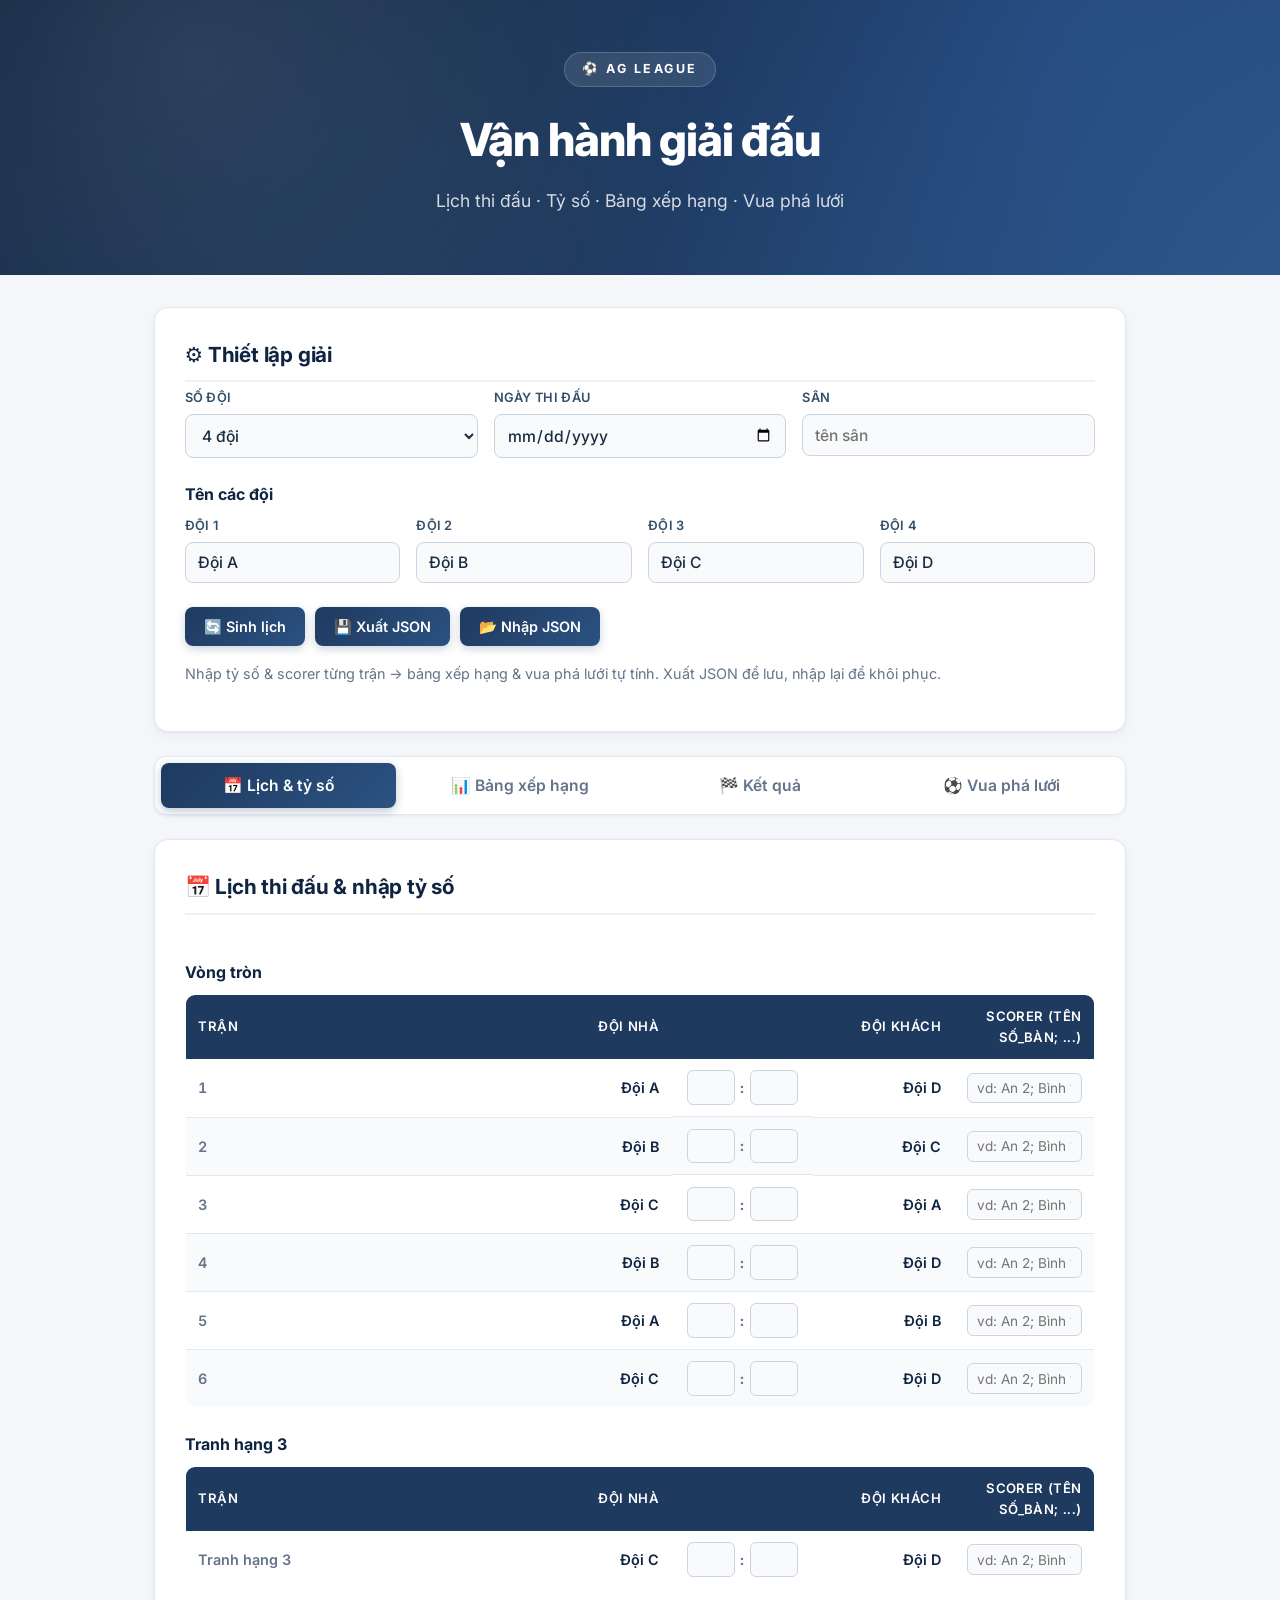
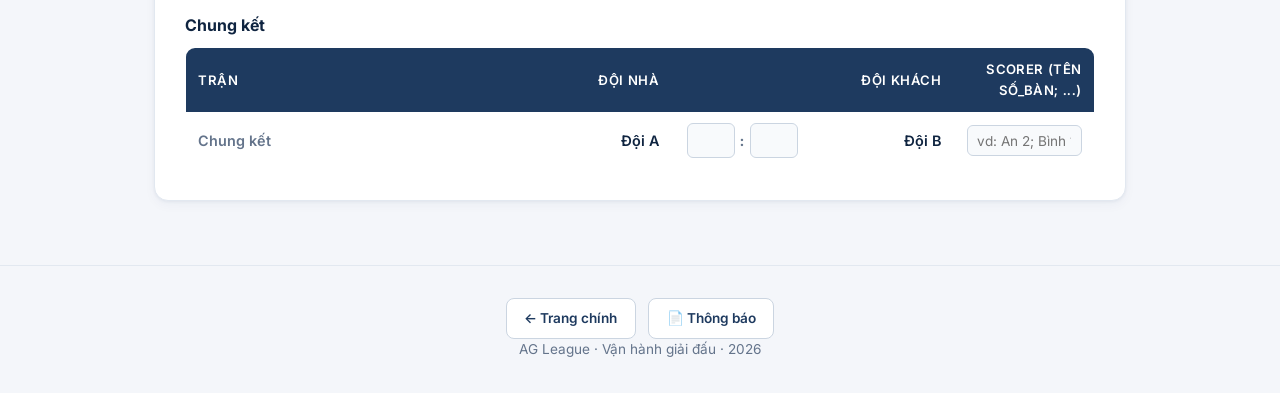
==== operations.html @ b79f906f "Thêm trang vận hành giải đấu (operations.html) - Chọn 4/5/6 đội, nhập tên đội, ngày, sân - Tự sinh l" ====
<!DOCTYPE html>
<html lang="vi">
<head>
  <meta charset="UTF-8" />
  <meta name="viewport" content="width=device-width, initial-scale=1.0" />
  <title>Vận hành giải — AG League</title>
  <meta name="description" content="Trang vận hành giải đấu: lịch thi đấu, tỷ số, bảng xếp hạng, vua phá lưới." />
  <link rel="stylesheet" href="styles.css" />
  <link rel="preconnect" href="https://fonts.googleapis.com" />
  <link rel="preconnect" href="https://fonts.gstatic.com" crossorigin />
  <link href="https://fonts.googleapis.com/css2?family=Inter:wght@400;500;600;700;800&display=swap" rel="stylesheet" />
</head>
<body class="ops-page">
  <header class="hero">
    <div class="hero__inner">
      <span class="hero__badge">⚽ AG LEAGUE</span>
      <h1>Vận hành giải đấu</h1>
      <p>Lịch thi đấu · Tỷ số · Bảng xếp hạng · Vua phá lưới</p>
    </div>
  </header>

  <main>
    <!-- Toolbar -->
    <section class="card">
      <h2>⚙️ Thiết lập giải</h2>
      <div class="controls">
        <label>
          Số đội
          <select id="opsTeams">
            <option value="4" selected>4 đội</option>
            <option value="5">5 đội</option>
            <option value="6">6 đội</option>
          </select>
        </label>
        <label>
          Ngày thi đấu
          <input type="date" id="opsDate" />
        </label>
        <label>
          Sân
          <input type="text" id="opsVenue" placeholder="tên sân" />
        </label>
      </div>

      <h3 class="ops__subhead">Tên các đội</h3>
      <div class="controls" id="teamNames"></div>

      <div class="ops__actions">
        <button class="auto-btn" id="btnGenerate">🔄 Sinh lịch</button>
        <button class="auto-btn" id="btnExport">💾 Xuất JSON</button>
        <button class="auto-btn" id="btnImport">📂 Nhập JSON</button>
        <input type="file" id="fileInput" accept=".json" hidden />
      </div>
      <p class="card__hint">Nhập tỷ số &amp; scorer từng trận → bảng xếp hạng &amp; vua phá lưới tự tính. Xuất JSON để lưu, nhập lại để khôi phục.</p>
    </section>

    <!-- Tabs -->
    <div class="tabs" role="tablist">
      <button class="tab tab--active" data-tab="opsSchedule">📅 Lịch &amp; tỷ số</button>
      <button class="tab" data-tab="opsStandings">📊 Bảng xếp hạng</button>
      <button class="tab" data-tab="opsResults">🏁 Kết quả</button>
      <button class="tab" data-tab="opsScorers">⚽ Vua phá lưới</button>
    </div>

    <section class="card tab-panel tab-panel--active" id="opsSchedule">
      <h2>📅 Lịch thi đấu &amp; nhập tỷ số</h2>
      <div id="scheduleWrap"></div>
    </section>

    <section class="card tab-panel" id="opsStandings">
      <h2>📊 Bảng xếp hạng</h2>
      <table class="budget-table" id="standingsTable">
        <thead><tr><th>#</th><th>Đội</th><th>Trận</th><th>Thắng</th><th>Hòa</th><th>Thua</th><th>Bàn thắng</th><th>Bàn bại</th><th>Hiệu số</th><th>Điểm</th></tr></thead>
        <tbody></tbody>
      </table>
      <p class="card__hint">Tính từ các trận vòng tròn đã có tỷ số. Thắng 3đ, hòa 1đ, thua 0đ.</p>
    </section>

    <section class="card tab-panel" id="opsResults">
      <h2>🏁 Kết quả các trận</h2>
      <div id="resultsWrap"></div>
    </section>

    <section class="card tab-panel" id="opsScorers">
      <h2>⚽ Vua phá lưới</h2>
      <table class="budget-table" id="scorersTable">
        <thead><tr><th>#</th><th>Cầu thủ</th><th>Đội</th><th>Bàn</th></tr></thead>
        <tbody></tbody>
      </table>
      <p class="card__hint">Nhập scorer từng trận theo định dạng: <strong>Tên 2; Tên2 1</strong> (tên + số bàn, cách nhau bằng ;).</p>
    </section>
  </main>

  <footer>
    <p><a href="index.html" class="back-link">← Trang chính</a> &nbsp; <a href="thong-bao.html" class="back-link">📄 Thông báo</a></p>
    <p>AG League · Vận hành giải đấu · 2026</p>
  </footer>

  <script src="ops.js"></script>
</body>
</html>
---- styles.css ----
:root {
  /* Navy palette */
  --navy: #1e3a5f;
  --navy-dark: #0f2440;
  --navy-light: #2c5282;
  --accent: #3b82f6;
  --accent-light: #60a5fa;

  /* Light theme */
  --bg: #f4f6fa;
  --bg2: #eef2f7;
  --card: #ffffff;
  --card2: #f8fafc;
  --text: #1a2b42;
  --text-soft: #334e68;
  --muted: #64748b;
  --border: #e2e8f0;
  --border-strong: #cbd5e1;

  /* Semantic */
  --gold: #b8860b;
  --gold-soft: #fbbf24;
  --silver: #64748b;
  --bronze: #b45309;
  --danger: #dc2626;
  --danger-soft: #fef2f2;
  --ok: #16a34a;
  --ok-soft: #f0fdf4;
}

* { box-sizing: border-box; margin: 0; padding: 0; }

body {
  font-family: 'Inter', -apple-system, system-ui, sans-serif;
  background: var(--bg);
  color: var(--text);
  line-height: 1.6;
  -webkit-font-smoothing: antialiased;
  overflow-x: hidden;
}

/* ===== Hero ===== */
.hero {
  background: linear-gradient(135deg, var(--navy-dark) 0%, var(--navy) 55%, var(--navy-light) 100%);
  padding: 3.25rem 1.5rem 3.75rem;
  text-align: center;
  position: relative;
  overflow: hidden;
}
.hero::before {
  content: '';
  position: absolute; inset: 0;
  background:
    radial-gradient(circle at 15% 20%, rgba(255,255,255,.10), transparent 45%),
    radial-gradient(circle at 85% 10%, rgba(59,130,246,.18), transparent 50%);
}
.hero__inner { position: relative; max-width: 980px; margin: 0 auto; }
.hero__badge {
  display: inline-flex;
  align-items: center;
  gap: .4rem;
  background: rgba(255,255,255,.10);
  border: 1px solid rgba(255,255,255,.18);
  color: #fff;
  font-weight: 700;
  letter-spacing: 2.5px;
  padding: .4rem 1.1rem;
  border-radius: 999px;
  font-size: .78rem;
  margin-bottom: 1.1rem;
  text-transform: uppercase;
}
.hero h1 {
  font-size: clamp(1.9rem, 4vw, 2.85rem);
  font-weight: 800;
  color: #fff;
  letter-spacing: -.02em;
}
.hero p { color: rgba(255,255,255,.82); font-size: 1.1rem; margin-top: .6rem; font-weight: 400; }

.hero__stats {
  display: grid;
  grid-template-columns: repeat(4, 1fr);
  gap: 1rem;
  margin-top: 2.25rem;
}
.stat {
  background: rgba(255,255,255,.08);
  border: 1px solid rgba(255,255,255,.12);
  border-radius: 12px;
  padding: 1.1rem .5rem;
  backdrop-filter: blur(4px);
}
.stat__num {
  display: block;
  font-size: 1.3rem;
  font-weight: 800;
  color: #fff;
  font-variant-numeric: tabular-nums;
  letter-spacing: -.01em;
}
.stat__label {
  display: block;
  font-size: .78rem;
  color: rgba(255,255,255,.7);
  margin-top: .3rem;
  text-transform: uppercase;
  letter-spacing: .5px;
}

/* ===== Layout ===== */
main {
  max-width: 1020px;
  margin: 0 auto;
  padding: 2rem 1.5rem 4rem;
  display: grid;
  grid-template-columns: minmax(0, 1fr);
  gap: 1.5rem;
}

/* ===== Compare section ===== */
.compare__grid {
  display: grid;
  grid-template-columns: 1fr 1fr;
  gap: 1rem;
  margin-bottom: 1rem;
}
.compare__col {
  background: var(--card2);
  border: 1px solid var(--border);
  border-top: 3px solid;
  border-radius: 10px;
  padding: 1.1rem 1.2rem;
}
.compare__col--p5 { border-top-color: var(--accent); }
.compare__col--p7 { border-top-color: var(--navy); }
.compare__col h3 {
  font-size: 1.1rem;
  color: var(--navy-dark);
  margin-bottom: .65rem;
  font-weight: 700;
}
.compare__list { list-style: none; display: grid; gap: .55rem; }
.compare__list li {
  font-size: .9rem;
  color: var(--text-soft);
  line-height: 1.5;
  padding-left: 0;
}
.compare__list .pro { color: var(--ok); margin-right: .25rem; }
.compare__list .con { color: var(--danger); margin-right: .25rem; }
.compare__list .pro-group { display: block; }
.compare__list .con-group { display: block; margin-top: .35rem; }
.sub-list {
  list-style: none;
  margin-top: .4rem;
  padding-left: 0;
  display: grid;
  gap: .4rem;
}
.sub-list li {
  position: relative;
  padding-left: 1rem;
  font-size: .88rem;
  color: var(--text-soft);
  line-height: 1.45;
}
.sub-list li::before {
  content: '';
  position: absolute;
  left: 0;
  top: .55rem;
  width: 6px;
  height: 6px;
  border-radius: 50%;
  background: var(--ok);
}
.compare__note {
  background: linear-gradient(135deg, #eff6ff, #f0fdf4);
  border: 1px solid #bfdbfe;
  border-left: 4px solid var(--navy);
  border-radius: 8px;
  padding: 1rem 1.2rem;
  font-size: .94rem;
  color: var(--text-soft);
  line-height: 1.55;
}
.compare__note strong { color: var(--navy-dark); }

/* ===== Tabs ===== */
.tabs {
  display: flex;
  gap: .4rem;
  background: var(--card);
  border: 1px solid var(--border);
  border-radius: 12px;
  padding: .4rem;
  box-shadow: 0 1px 3px rgba(30,58,95,.06);
}
.tab {
  flex: 1;
  background: transparent;
  border: none;
  color: var(--muted);
  padding: .8rem 1rem;
  border-radius: 8px;
  font-size: .98rem;
  font-weight: 600;
  font-family: inherit;
  cursor: pointer;
  transition: all .2s ease;
}
.tab:hover { color: var(--navy); background: var(--bg2); }
.tab--active {
  background: linear-gradient(135deg, var(--navy), var(--navy-light));
  color: #fff;
  box-shadow: 0 3px 10px rgba(30,58,95,.28);
}
.tab-panel { display: none; }
.tab-panel--active { display: grid; grid-template-columns: minmax(0, 1fr); gap: 1.5rem; }

/* ===== Card ===== */
.card {
  background: var(--card);
  border: 1px solid var(--border);
  border-radius: 14px;
  padding: 1.85rem;
  box-shadow: 0 1px 3px rgba(30,58,95,.06), 0 4px 12px rgba(30,58,95,.04);
  min-width: 0;
}
.card h2 {
  font-size: 1.3rem;
  margin-bottom: .35rem;
  color: var(--navy-dark);
  font-weight: 700;
  padding-bottom: .6rem;
  border-bottom: 2px solid var(--bg2);
  letter-spacing: -.01em;
}
.card__hint { color: var(--muted); font-size: .9rem; margin-bottom: 1rem; }
.card__hint strong { color: var(--navy); }

/* ===== Controls ===== */
.controls {
  display: grid;
  grid-template-columns: repeat(auto-fit, minmax(170px, 1fr));
  gap: 1rem;
  margin-bottom: 1.5rem;
}
.controls label {
  display: flex;
  flex-direction: column;
  gap: .35rem;
  font-size: .8rem;
  color: var(--text-soft);
  font-weight: 600;
  text-transform: uppercase;
  letter-spacing: .3px;
}
.controls input, .controls select {
  background: var(--card2);
  border: 1px solid var(--border-strong);
  color: var(--text);
  padding: .65rem .75rem;
  border-radius: 8px;
  font-size: .98rem;
  font-family: inherit;
  font-variant-numeric: tabular-nums;
  font-weight: 500;
  transition: border-color .15s, box-shadow .15s;
}
.controls input[inputmode="numeric"] { text-align: right; font-weight: 700; color: var(--navy); }
.controls input:focus, .controls select:focus {
  outline: none;
  border-color: var(--accent);
  box-shadow: 0 0 0 3px rgba(59,130,246,.15);
}

/* ===== Results ===== */
.result-grid {
  display: grid;
  grid-template-columns: repeat(3, 1fr);
  gap: 1rem;
}
.result {
  border-radius: 12px;
  padding: 1.35rem 1rem;
  text-align: center;
  border: 1px solid;
}
.result--fund { background: #eff6ff; border-color: #bfdbfe; }
.result--cost { background: #fef2f2; border-color: #fecaca; }
.result--prize { background: #fffbeb; border-color: #fde68a; }
.result__label {
  display: block;
  font-size: .76rem;
  color: var(--muted);
  margin-bottom: .45rem;
  text-transform: uppercase;
  letter-spacing: .4px;
  font-weight: 600;
}
.result__value {
  display: block;
  font-size: 1.5rem;
  font-weight: 800;
  font-variant-numeric: tabular-nums;
  letter-spacing: -.01em;
}
.result--fund .result__value { color: var(--navy); }
.result--cost .result__value { color: var(--danger); }
.result--prize .result__value { color: var(--gold); }

.warning {
  margin-top: 1rem;
  padding: .8rem 1rem;
  background: var(--danger-soft);
  border: 1px solid #fecaca;
  border-radius: 8px;
  color: #b91c1c;
  font-size: .9rem;
  font-weight: 500;
}

/* ===== Tables ===== */
table { width: 100%; border-collapse: collapse; }
.budget-table {
  width: 100%;
  background: var(--card);
  border: 1px solid var(--border);
  border-radius: 10px;
  overflow: hidden;
  table-layout: fixed;
}
.budget-table th, .budget-table td {
  padding: .7rem .8rem;
  text-align: right;
  border-bottom: 1px solid var(--border);
  font-variant-numeric: tabular-nums;
  word-break: break-word;
  overflow-wrap: anywhere;
}
/* Cột Khoản chi rộng hơn */
.budget-table th:first-child, .budget-table td:first-child {
  text-align: left;
  width: 38%;
}
.budget-table thead th {
  background: var(--navy);
  color: #fff;
  font-size: .82rem;
  font-weight: 600;
  text-transform: uppercase;
  letter-spacing: .4px;
  border-bottom: none;
}
.budget-table tbody tr:nth-child(even) { background: var(--card2); }
.budget-table tbody tr:last-child td { border-bottom: none; }
.budget-table tfoot td {
  font-weight: 700;
  border-top: 2px solid var(--navy);
  background: var(--bg2);
  color: var(--navy-dark);
}
.budget-table tfoot td:last-child, .budget-table tbody td:last-child { color: var(--text); font-weight: 600; }
.prize-row td { color: var(--gold) !important; }
.prize-row td:last-child { color: var(--gold) !important; font-weight: 800; }

/* ===== Prizes ===== */
.prizes {
  display: grid;
  grid-template-columns: repeat(auto-fill, minmax(140px, 1fr));
  gap: .85rem;
}

/* ===== Auto button ===== */
.auto-btn {
  background: linear-gradient(135deg, var(--navy), var(--navy-light));
  color: #fff;
  border: none;
  padding: .65rem 1.2rem;
  border-radius: 8px;
  font-size: .9rem;
  font-weight: 600;
  font-family: inherit;
  cursor: pointer;
  margin-bottom: 1rem;
  box-shadow: 0 3px 10px rgba(30,58,95,.22);
  transition: transform .15s, box-shadow .15s;
}
.auto-btn:hover {
  transform: translateY(-1px);
  box-shadow: 0 5px 14px rgba(30,58,95,.3);
}
.auto-btn:active { transform: translateY(0); }

/* ===== Prize inputs ===== */
.prize-inputs {
  display: grid;
  grid-template-columns: repeat(auto-fill, minmax(220px, 1fr));
  gap: .8rem;
}
.prize-input {
  background: var(--card2);
  border: 1px solid var(--border);
  border-radius: 10px;
  padding: .8rem .95rem;
  display: flex;
  flex-direction: column;
  gap: .45rem;
  transition: border-color .15s;
}
.prize-input:focus-within { border-color: var(--accent); }
.prize-input label {
  display: flex;
  flex-direction: column;
  gap: .15rem;
  font-size: .85rem;
}
.prize-input__name { font-weight: 600; color: var(--navy-dark); }
.prize-input small { color: var(--muted); font-size: .72rem; }
.prize-input input {
  background: var(--card);
  border: 1px solid var(--border-strong);
  color: var(--gold);
  font-weight: 700;
  padding: .5rem .65rem;
  border-radius: 6px;
  font-size: 1rem;
  font-family: inherit;
  text-align: right;
  font-variant-numeric: tabular-nums;
}
.prize-input input:focus { outline: none; border-color: var(--accent); box-shadow: 0 0 0 3px rgba(59,130,246,.15); }

/* ===== Prize summary ===== */
.prize-summary {
  margin-top: 1rem;
  display: flex;
  flex-wrap: wrap;
  gap: 1.25rem;
  padding: .9rem 1.1rem;
  background: var(--bg2);
  border-radius: 8px;
  border: 1px solid var(--border);
  font-size: .9rem;
  color: var(--text-soft);
  align-items: center;
}
.prize-summary strong { color: var(--navy); margin-left: .25rem; font-variant-numeric: tabular-nums; }
.prize-diff { font-weight: 600; }

/* ===== Prize cards (legacy, nếu còn) ===== */
.prize {
  background: var(--card2);
  border: 1px solid var(--border);
  border-radius: 12px;
  padding: 1rem;
  text-align: center;
}
.prize span { display: block; font-size: .85rem; color: var(--muted); }
.prize strong { display: block; font-size: 1.1rem; margin: .35rem 0; color: var(--navy); }
.prize small { color: var(--muted); font-size: .75rem; }
.prize--gold { border-color: var(--gold-soft); background: linear-gradient(180deg, #fffbeb, transparent); }
.prize--gold strong { color: var(--gold); }
.prize--silver strong { color: var(--silver); }
.prize--bronze strong { color: var(--bronze); }

/* ===== Rules ===== */
.rules { list-style: none; display: grid; gap: .7rem; }
.rules li {
  padding-left: 1.6rem;
  position: relative;
  color: var(--text-soft);
  font-size: .95rem;
}
.rules li::before {
  content: '';
  position: absolute;
  left: .15rem;
  top: .55rem;
  width: 8px;
  height: 8px;
  border-radius: 50%;
  background: var(--accent);
}
.rules strong { color: var(--navy-dark); }

/* ===== Footer ===== */
footer {
  text-align: center;
  padding: 2rem 1rem;
  color: var(--muted);
  font-size: .85rem;
  border-top: 1px solid var(--border);
}

/* ===== Letter page (thông báo) ===== */
.letter-page {
  background: var(--bg);
  min-height: 100vh;
}
.letter__toolbar {
  max-width: 760px;
  margin: 1.5rem auto 0;
  text-align: right;
  padding: 0 1rem;
  display: flex;
  flex-direction: column;
  align-items: flex-end;
  gap: .65rem;
}
.print-help {
  background: var(--card);
  border: 1px solid var(--border);
  border-radius: 10px;
  padding: .85rem 1.1rem;
  max-width: 420px;
  text-align: left;
}
.print-help summary {
  cursor: pointer;
  font-weight: 700;
  color: var(--navy-dark);
  font-size: .9rem;
}
.print-help summary::marker { color: var(--accent); }
.print-help ol {
  margin: .65rem 0 0;
  padding-left: 1.2rem;
  font-size: .85rem;
  color: var(--text-soft);
  display: grid;
  gap: .35rem;
  line-height: 1.5;
}
.print-help strong { color: var(--navy-dark); }
.letter {
  max-width: 760px;
  margin: 2.5rem auto;
  background: var(--card);
  border: 1px solid var(--border);
  border-radius: 14px;
  box-shadow: 0 1px 3px rgba(30,58,95,.06), 0 8px 24px rgba(30,58,95,.06);
  padding: 2.5rem 3rem;
}
.letter__head {
  text-align: center;
  border-bottom: 3px double var(--navy);
  padding-bottom: 1.5rem;
  margin-bottom: 1.75rem;
}
.letter__head .hero__badge {
  background: var(--navy);
  border: none;
  margin-bottom: .85rem;
  letter-spacing: 2px;
}
.letter__head h1 {
  font-size: 1.9rem;
  font-weight: 800;
  color: var(--navy-dark);
  letter-spacing: .05em;
}
.letter__subject {
  font-size: 1rem;
  color: var(--text-soft);
  margin-top: .6rem;
  font-style: italic;
}
.letter__body { color: var(--text-soft); font-size: 1rem; line-height: 1.8; }
.letter__body p { margin-bottom: 1rem; }
.letter__greeting { font-weight: 500; color: var(--navy-dark); }
.letter__h2 {
  font-size: 1.05rem;
  color: var(--navy-dark);
  margin: 1.5rem 0 .6rem;
  font-weight: 700;
  padding-bottom: .3rem;
  border-bottom: 1px solid var(--border);
}
.letter__body ul { list-style: none; padding-left: 0; margin-bottom: 1rem; display: grid; gap: .4rem; }
.letter__body ul li {
  position: relative;
  padding-left: 1.3rem;
}
.letter__body ul li::before {
  content: '';
  position: absolute;
  left: .15rem; top: .6rem;
  width: 7px; height: 7px;
  border-radius: 50%;
  background: var(--accent);
}
/* Input list (ngày/tháng/địa điểm) — không bullet */
.letter__body .input-list { gap: .55rem; }
.letter__body .input-list li { padding-left: 0; }
.letter__body .input-list li::before { display: none; }
.letter__body .input-list label {
  display: inline-flex;
  align-items: center;
  gap: .6rem;
  flex-wrap: wrap;
  color: var(--text);
}
.letter__body .input-list input {
  background: var(--card2);
  border: 1px solid var(--border-strong);
  color: var(--navy-dark);
  font-family: inherit;
  font-size: .95rem;
  padding: .45rem .65rem;
  border-radius: 6px;
  font-weight: 600;
  min-width: 200px;
}
.letter__body .input-list input:focus {
  outline: none;
  border-color: var(--accent);
  box-shadow: 0 0 0 3px rgba(59,130,246,.15);
}
.letter__body strong { color: var(--navy-dark); }
.letter__body a { color: var(--accent); text-decoration: none; font-weight: 600; }
.letter__body a:hover { text-decoration: underline; }
.letter__closing { margin-top: 1.5rem; }
.letter__sign {
  margin-top: 1.5rem;
  text-align: right;
  color: var(--navy-dark);
  line-height: 1.6;
}
.letter__sign em { color: var(--text-soft); font-style: italic; }
.letter__foot {
  text-align: center;
  padding: 1rem 1rem 2.5rem;
}
.back-link {
  display: inline-block;
  color: var(--navy);
  font-weight: 600;
  text-decoration: none;
  padding: .55rem 1.1rem;
  border: 1px solid var(--border-strong);
  border-radius: 8px;
  background: var(--card);
  transition: all .15s;
}
.back-link:hover { background: var(--navy); color: #fff; border-color: var(--navy); }

@media (max-width: 640px) {
  .letter { padding: 1.75rem 1.4rem; margin: 1rem; }
  .letter__head h1 { font-size: 1.5rem; }
}

/* ===== Banner page ===== */
.banner-page { background: var(--bg); min-height: 100vh; }
.banner-wrap {
  max-width: 900px;
  margin: 2rem auto;
  padding: 0 1.5rem 2rem;
  display: grid;
  gap: 1.5rem;
}
.banner-controls {
  background: var(--card);
  border: 1px solid var(--border);
  border-radius: 12px;
  padding: 1.25rem 1.5rem;
}
.banner-controls h2 { font-size: 1.05rem; color: var(--navy-dark); margin-bottom: .85rem; }
.banner-controls .controls {
  display: grid;
  grid-template-columns: repeat(auto-fit, minmax(180px, 1fr));
  gap: .85rem;
  margin-bottom: .5rem;
}
.banner-controls .controls label {
  display: flex; flex-direction: column; gap: .3rem;
  font-size: .8rem; color: var(--text-soft); font-weight: 600;
  text-transform: uppercase; letter-spacing: .3px;
}
.banner-controls .controls input {
  background: var(--card2);
  border: 1px solid var(--border-strong);
  color: var(--navy-dark);
  padding: .55rem .7rem;
  border-radius: 8px;
  font-family: inherit;
  font-size: .92rem;
  font-weight: 600;
}
.banner-controls .controls input:focus {
  outline: none; border-color: var(--accent);
  box-shadow: 0 0 0 3px rgba(59,130,246,.15);
}

/* Banner itself */
.banner {
  position: relative;
  overflow: hidden;
  background:
    radial-gradient(circle at 15% 15%, rgba(59,130,246,.25), transparent 45%),
    radial-gradient(circle at 85% 85%, rgba(245,180,0,.18), transparent 50%),
    linear-gradient(135deg, var(--navy-dark) 0%, var(--navy) 60%, var(--navy-light) 100%);
  color: #fff;
  border-radius: 18px;
  padding: 2.25rem 2.5rem;
  text-align: center;
  box-shadow: 0 10px 40px rgba(15,36,64,.4);
  border: 2px solid rgba(255,255,255,.12);
}
/* Hình trang trí */
.banner__deco { position: absolute; pointer-events: none; }
.banner__deco--ball {
  top: -30px; right: -30px;
  width: 180px; height: 180px;
  opacity: .12;
  transform: rotate(15deg);
}
.banner__deco--pitch {
  bottom: -20px; left: -10px;
  width: 60%; height: 60%;
  opacity: .5;
}
.banner > *:not(.banner__deco) { position: relative; z-index: 1; }
/* Icon cúp */
.banner__cup { width: 30px; height: 30px; display: block; margin: 0 auto .35rem; }
.banner__top {
  display: flex; justify-content: space-between; align-items: center;
  padding-bottom: .85rem; border-bottom: 1px solid rgba(255,255,255,.18);
}
.banner__badge {
  background: rgba(255,255,255,.12);
  border: 1px solid rgba(255,255,255,.2);
  color: #fff;
  font-weight: 800; letter-spacing: 2px;
  padding: .3rem .85rem; border-radius: 999px; font-size: .75rem;
}
.banner__org {
  font-size: .85rem; font-weight: 600; letter-spacing: 1px;
  color: rgba(255,255,255,.85);
}
.banner__title {
  font-size: clamp(2rem, 6vw, 3.4rem);
  font-weight: 900; line-height: 1.05;
  margin: 1.5rem 0 1.1rem;
  letter-spacing: .02em;
  text-shadow: 0 4px 20px rgba(0,0,0,.3);
}
.banner__strip {
  display: flex; justify-content: center; flex-wrap: wrap; gap: .6rem;
  margin-bottom: 1.5rem;
}
.banner__strip span {
  background: rgba(255,255,255,.10);
  border: 1px solid rgba(255,255,255,.18);
  padding: .45rem .9rem; border-radius: 999px;
  font-size: .85rem; font-weight: 600;
}
.banner__info {
  background: rgba(0,0,0,.18);
  border-radius: 12px;
  padding: .85rem 1.1rem;
  margin-bottom: 1.5rem;
  display: grid; gap: .5rem;
  text-align: left;
  max-width: 480px; margin-left: auto; margin-right: auto;
}
.banner__row {
  display: flex; justify-content: space-between; gap: 1rem;
  font-size: .95rem;
}
.banner__k { color: rgba(255,255,255,.7); }
.banner__v { font-weight: 700; }

.banner__prizes {
  display: grid;
  grid-template-columns: repeat(5, 1fr);
  gap: .6rem;
  margin-bottom: 1.5rem;
}
.banner__prize {
  background: rgba(255,255,255,.08);
  border: 1px solid rgba(255,255,255,.15);
  border-radius: 10px;
  padding: .75rem .4rem;
  font-size: .8rem; font-weight: 700;
  line-height: 1.3;
}
.banner__prize small { font-weight: 400; color: rgba(255,255,255,.7); font-size: .68rem; }
.banner__prize--gold { background: linear-gradient(180deg, rgba(245,180,0,.22), rgba(245,180,0,.06)); border-color: rgba(245,180,0,.4); }
.banner__prize--silver { background: linear-gradient(180deg, rgba(200,200,210,.18), rgba(200,200,210,.04)); border-color: rgba(200,200,210,.3); }
.banner__prize--bronze { background: linear-gradient(180deg, rgba(180,83,9,.22), rgba(180,83,9,.06)); border-color: rgba(180,83,9,.4); }

.banner__fee {
  background: var(--gold);
  color: var(--navy-dark);
  font-weight: 800;
  padding: .7rem 1rem;
  border-radius: 10px;
  font-size: .92rem;
  letter-spacing: .5px;
  margin-bottom: 1rem;
}
.banner__contact {
  font-size: .95rem; color: rgba(255,255,255,.9);
}
.banner__contact strong { color: #fff; }

@media (max-width: 640px) {
  .banner__top { flex-direction: column; gap: .5rem; }
  .banner__prizes { grid-template-columns: repeat(3, 1fr); }
}

/* ===== Responsive ===== */
@media (max-width: 640px) {
  .hero__stats { grid-template-columns: repeat(2, 1fr); }
  .result-grid { grid-template-columns: 1fr; }
  .compare__grid { grid-template-columns: 1fr; }
  .budget-table { font-size: .85rem; }
  .budget-table th, .budget-table td { padding: .55rem .45rem; }
  .card { padding: 1.4rem; }
}
/* ===== Operations page ===== */
.ops__subhead {
  font-size: 1rem;
  color: var(--navy-dark);
  margin: 1rem 0 .5rem;
  font-weight: 700;
}
.ops__actions {
  display: flex;
  flex-wrap: wrap;
  gap: .6rem;
  margin-top: 1rem;
}
.ops__stage { margin-bottom: 1.5rem; }
.ops__stage:last-child { margin-bottom: 0; }
.ops__match-table th, .ops__match-table td { font-size: .9rem; }
.ops__match-table td:nth-child(1) { color: var(--muted); font-weight: 600; width: 70px; }
.ops__match-table td:nth-child(2),
.ops__match-table td:nth-child(4) { font-weight: 600; color: var(--navy-dark); }
.ops__score {
  display: flex;
  align-items: center;
  gap: .35rem;
  justify-content: center;
}
.ops__score input {
  width: 48px;
  text-align: center;
  background: var(--card2);
  border: 1px solid var(--border-strong);
  border-radius: 6px;
  padding: .4rem;
  font-weight: 700;
  color: var(--navy);
  font-family: inherit;
  font-size: 1rem;
  font-variant-numeric: tabular-nums;
}
.ops__score input:focus { outline: none; border-color: var(--accent); box-shadow: 0 0 0 3px rgba(59,130,246,.15); }
.ops__score span { color: var(--muted); font-weight: 700; }
.ops__match-table input[type="text"] {
  width: 100%;
  background: var(--card2);
  border: 1px solid var(--border-strong);
  border-radius: 6px;
  padding: .4rem .6rem;
  font-family: inherit;
  font-size: .85rem;
}
.ops__match-table input[type="text"]:focus { outline: none; border-color: var(--accent); }

.ops__team { font-weight: 700; color: var(--navy-dark); }

/* Results */
.ops__result {
  display: flex;
  flex-wrap: wrap;
  align-items: center;
  gap: .75rem;
  padding: .8rem 1rem;
  border-radius: 10px;
  border-left: 4px solid var(--border-strong);
  background: var(--card2);
  margin-bottom: .6rem;
  font-size: .95rem;
}
.ops__result--home { border-left-color: var(--ok); }
.ops__result--away { border-left-color: var(--accent); }
.ops__result--draw { border-left-color: var(--gold-soft); }
.ops__result__stage {
  font-size: .78rem;
  color: var(--muted);
  text-transform: uppercase;
  letter-spacing: .4px;
  font-weight: 600;
  min-width: 90px;
}
.ops__result__match { font-weight: 600; color: var(--navy-dark); font-variant-numeric: tabular-nums; }
.ops__result__match strong { color: var(--navy); font-size: 1.1rem; margin: 0 .15rem; }
.ops__result__label { margin-left: auto; font-weight: 700; color: var(--text-soft); }

@media (max-width: 640px) {
  .ops__result__label { margin-left: 0; width: 100%; }
}

/* ===== Print: xuất PDF thông báo ===== */
@media print {
  body { background: #fff; }
  .letter__toolbar, .letter__foot, .back-link { display: none !important; }
  .letter {
    box-shadow: none;
    border: none;
    margin: 0 auto;
    padding: 0;
    max-width: 100%;
  }
  .letter__head { border-bottom: 3px double #1e3a5f; }
  .letter__body, .letter__body strong, .letter__h2 { color: #1a2b42; }
  .letter__body ul li::before { background: #1e3a5f; }
  /* Xóa header/footer mặc định của trình duyệt (URL, ngày, số trang) */
  @page { margin: 1.5cm; }
}
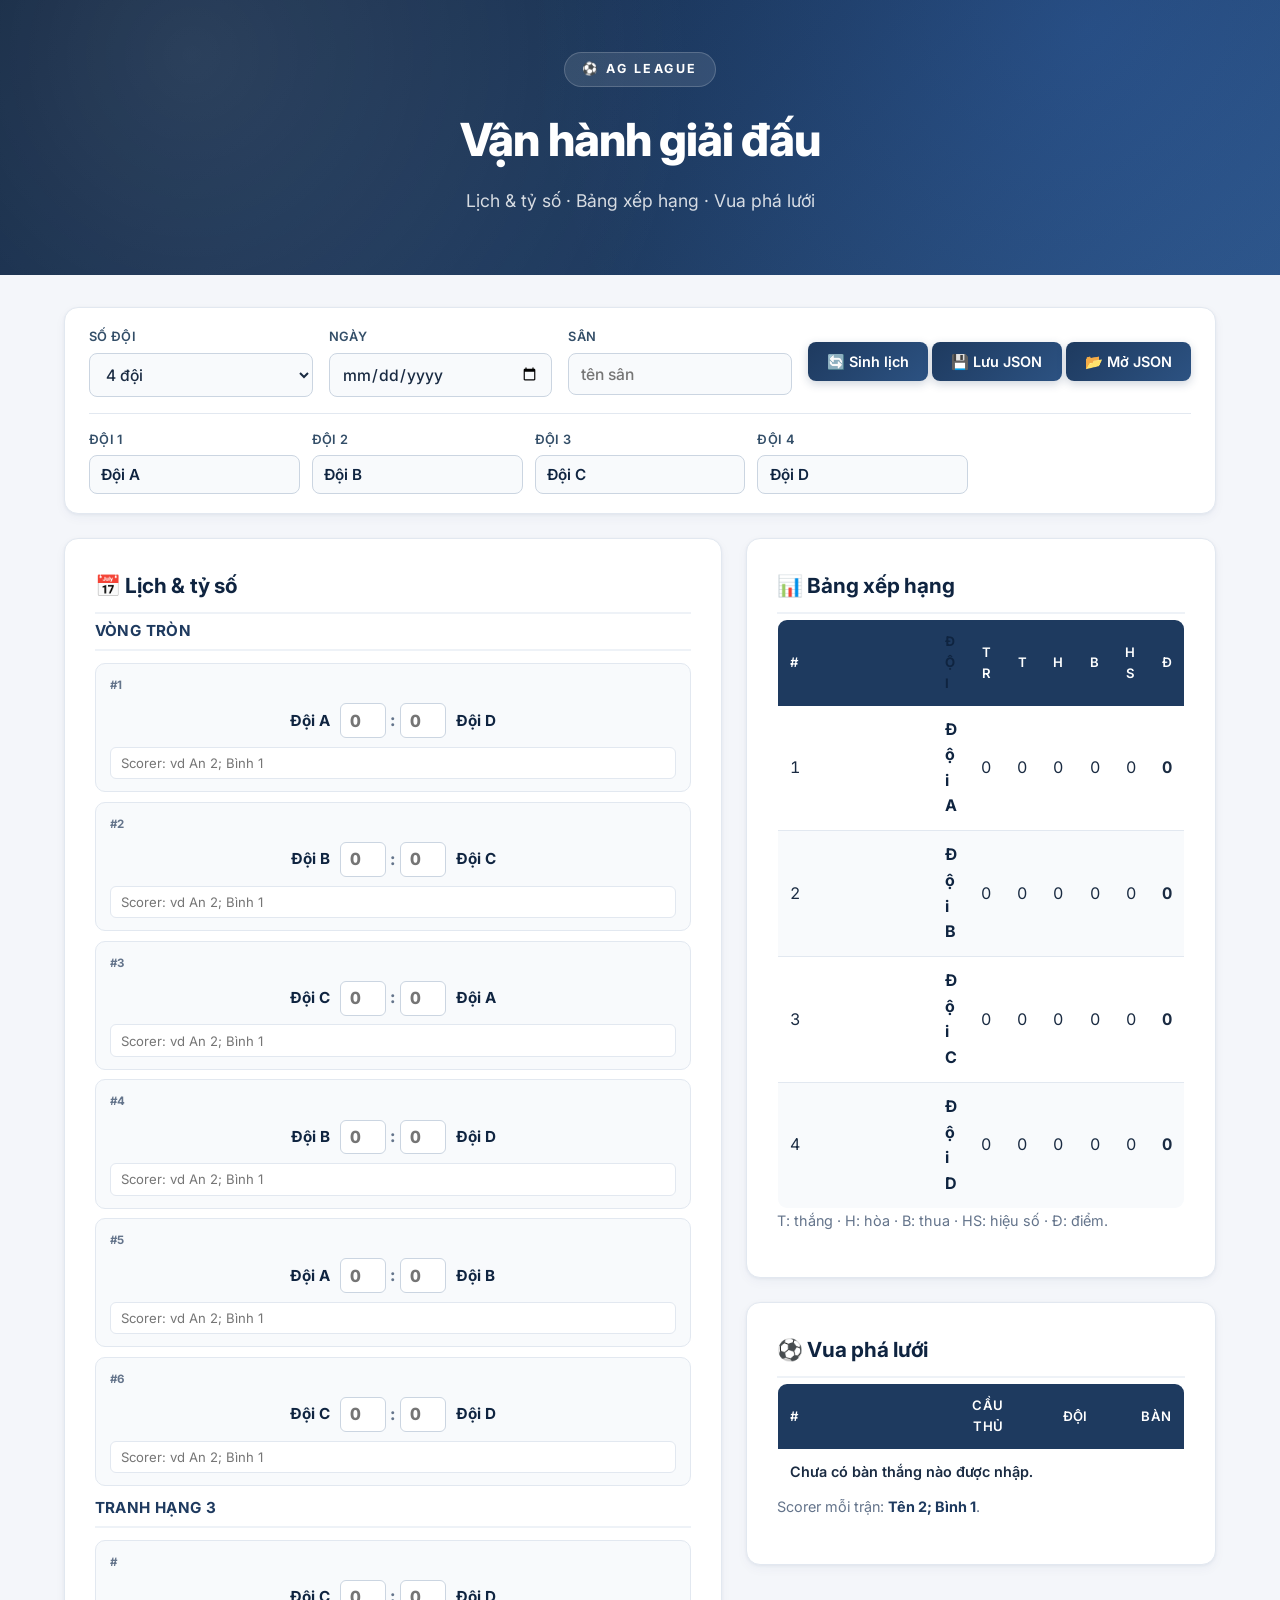
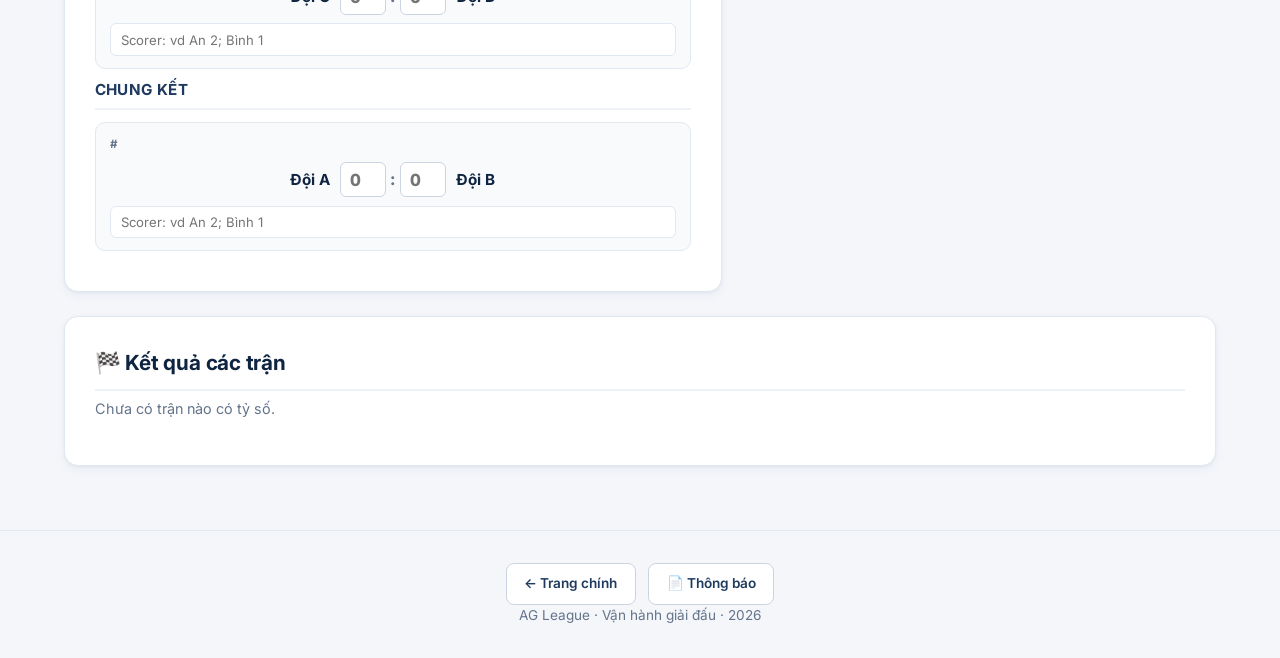
==== commit 5dca9311: "Redesign giao diện trang vận hành - Bỏ tabs, dùng layout 2 cột: lịch & tỷ số (trái) + bảng xếp hạng " ====
--- a/operations.html
+++ b/operations.html
@@ -15,79 +15,71 @@
     <div class="hero__inner">
       <span class="hero__badge">⚽ AG LEAGUE</span>
       <h1>Vận hành giải đấu</h1>
-      <p>Lịch thi đấu · Tỷ số · Bảng xếp hạng · Vua phá lưới</p>
+      <p>Lịch &amp; tỷ số · Bảng xếp hạng · Vua phá lưới</p>
     </div>
   </header>
 
-  <main>
-    <!-- Toolbar -->
-    <section class="card">
-      <h2>⚙️ Thiết lập giải</h2>
-      <div class="controls">
-        <label>
-          Số đội
-          <select id="opsTeams">
-            <option value="4" selected>4 đội</option>
-            <option value="5">5 đội</option>
-            <option value="6">6 đội</option>
-          </select>
-        </label>
-        <label>
-          Ngày thi đấu
-          <input type="date" id="opsDate" />
-        </label>
-        <label>
-          Sân
-          <input type="text" id="opsVenue" placeholder="tên sân" />
-        </label>
+  <main class="ops-main">
+    <!-- Setup (compact) -->
+    <section class="card ops-setup">
+      <div class="ops-setup__row">
+        <div class="controls ops-setup__controls">
+          <label>Số đội
+            <select id="opsTeams">
+              <option value="4" selected>4 đội</option>
+              <option value="5">5 đội</option>
+              <option value="6">6 đội</option>
+            </select>
+          </label>
+          <label>Ngày
+            <input type="date" id="opsDate" />
+          </label>
+          <label>Sân
+            <input type="text" id="opsVenue" placeholder="tên sân" />
+          </label>
+        </div>
+        <div class="ops__actions">
+          <button class="auto-btn" id="btnGenerate">🔄 Sinh lịch</button>
+          <button class="auto-btn" id="btnExport">💾 Lưu JSON</button>
+          <button class="auto-btn" id="btnImport">📂 Mở JSON</button>
+          <input type="file" id="fileInput" accept=".json" hidden />
+        </div>
       </div>
-
-      <h3 class="ops__subhead">Tên các đội</h3>
-      <div class="controls" id="teamNames"></div>
-
-      <div class="ops__actions">
-        <button class="auto-btn" id="btnGenerate">🔄 Sinh lịch</button>
-        <button class="auto-btn" id="btnExport">💾 Xuất JSON</button>
-        <button class="auto-btn" id="btnImport">📂 Nhập JSON</button>
-        <input type="file" id="fileInput" accept=".json" hidden />
-      </div>
-      <p class="card__hint">Nhập tỷ số &amp; scorer từng trận → bảng xếp hạng &amp; vua phá lưới tự tính. Xuất JSON để lưu, nhập lại để khôi phục.</p>
+      <div class="ops-teams" id="teamNames"></div>
     </section>
 
-    <!-- Tabs -->
-    <div class="tabs" role="tablist">
-      <button class="tab tab--active" data-tab="opsSchedule">📅 Lịch &amp; tỷ số</button>
-      <button class="tab" data-tab="opsStandings">📊 Bảng xếp hạng</button>
-      <button class="tab" data-tab="opsResults">🏁 Kết quả</button>
-      <button class="tab" data-tab="opsScorers">⚽ Vua phá lưới</button>
+    <!-- 2-column: schedule | standings+scorers -->
+    <div class="ops-grid">
+      <section class="card">
+        <h2>📅 Lịch &amp; tỷ số</h2>
+        <div id="scheduleWrap"></div>
+      </section>
+
+      <div class="ops-side">
+        <section class="card">
+          <h2>📊 Bảng xếp hạng</h2>
+          <table class="budget-table ops-stand" id="standingsTable">
+            <thead><tr><th>#</th><th>Đội</th><th>Tr</th><th>T</th><th>H</th><th>B</th><th>HS</th><th>Đ</th></tr></thead>
+            <tbody></tbody>
+          </table>
+          <p class="card__hint">T: thắng · H: hòa · B: thua · HS: hiệu số · Đ: điểm.</p>
+        </section>
+
+        <section class="card">
+          <h2>⚽ Vua phá lưới</h2>
+          <table class="budget-table" id="scorersTable">
+            <thead><tr><th>#</th><th>Cầu thủ</th><th>Đội</th><th>Bàn</th></tr></thead>
+            <tbody></tbody>
+          </table>
+          <p class="card__hint">Scorer mỗi trận: <strong>Tên 2; Bình 1</strong>.</p>
+        </section>
+      </div>
     </div>
 
-    <section class="card tab-panel tab-panel--active" id="opsSchedule">
-      <h2>📅 Lịch thi đấu &amp; nhập tỷ số</h2>
-      <div id="scheduleWrap"></div>
-    </section>
-
-    <section class="card tab-panel" id="opsStandings">
-      <h2>📊 Bảng xếp hạng</h2>
-      <table class="budget-table" id="standingsTable">
-        <thead><tr><th>#</th><th>Đội</th><th>Trận</th><th>Thắng</th><th>Hòa</th><th>Thua</th><th>Bàn thắng</th><th>Bàn bại</th><th>Hiệu số</th><th>Điểm</th></tr></thead>
-        <tbody></tbody>
-      </table>
-      <p class="card__hint">Tính từ các trận vòng tròn đã có tỷ số. Thắng 3đ, hòa 1đ, thua 0đ.</p>
-    </section>
-
-    <section class="card tab-panel" id="opsResults">
+    <!-- Results full width -->
+    <section class="card">
       <h2>🏁 Kết quả các trận</h2>
       <div id="resultsWrap"></div>
-    </section>
-
-    <section class="card tab-panel" id="opsScorers">
-      <h2>⚽ Vua phá lưới</h2>
-      <table class="budget-table" id="scorersTable">
-        <thead><tr><th>#</th><th>Cầu thủ</th><th>Đội</th><th>Bàn</th></tr></thead>
-        <tbody></tbody>
-      </table>
-      <p class="card__hint">Nhập scorer từng trận theo định dạng: <strong>Tên 2; Tên2 1</strong> (tên + số bàn, cách nhau bằng ;).</p>
     </section>
   </main>
 
--- a/styles.css
+++ b/styles.css
@@ -822,57 +822,132 @@
   .card { padding: 1.4rem; }
 }
 /* ===== Operations page ===== */
-.ops__subhead {
-  font-size: 1rem;
-  color: var(--navy-dark);
-  margin: 1rem 0 .5rem;
-  font-weight: 700;
-}
-.ops__actions {
+.ops-main { max-width: 1200px; }
+.ops-setup { padding: 1.2rem 1.5rem; }
+.ops-setup__row {
   display: flex;
   flex-wrap: wrap;
+  align-items: flex-end;
+  justify-content: space-between;
+  gap: 1rem;
+}
+.ops-setup__controls {
+  grid-template-columns: repeat(auto-fit, minmax(140px, 1fr));
+  flex: 1;
+  min-width: 260px;
+  margin-bottom: 0;
+}
+.ops-setup .ops__actions { margin-top: 0; }
+.ops-teams {
+  display: grid;
+  grid-template-columns: repeat(auto-fill, minmax(180px, 1fr));
+  gap: .75rem;
+  margin-top: 1rem;
+  padding-top: 1rem;
+  border-top: 1px solid var(--border);
+}
+.ops-teams label {
+  display: flex; flex-direction: column; gap: .3rem;
+  font-size: .8rem; color: var(--text-soft); font-weight: 600;
+  text-transform: uppercase; letter-spacing: .3px;
+}
+.ops-teams input {
+  background: var(--card2);
+  border: 1px solid var(--border-strong);
+  border-radius: 8px;
+  padding: .55rem .7rem;
+  font-family: inherit; font-size: .95rem; font-weight: 600;
+  color: var(--navy-dark);
+}
+.ops-teams input:focus { outline: none; border-color: var(--accent); box-shadow: 0 0 0 3px rgba(59,130,246,.15); }
+
+/* 2-column grid */
+.ops-grid {
+  display: grid;
+  grid-template-columns: minmax(0, 1.4fr) minmax(0, 1fr);
+  gap: 1.5rem;
+  align-items: start;
+}
+.ops-side { display: grid; gap: 1.5rem; }
+
+/* Match card (thoáng) */
+.ops__subhead {
+  font-size: .95rem;
+  color: var(--navy);
+  margin: 1.25rem 0 .75rem;
+  font-weight: 700;
+  text-transform: uppercase;
+  letter-spacing: .4px;
+  padding-bottom: .35rem;
+  border-bottom: 2px solid var(--bg2);
+}
+.ops__subhead:first-child { margin-top: 0; }
+.ops__stage:last-child .ops__subhead { }
+.ops-match {
+  background: var(--card2);
+  border: 1px solid var(--border);
+  border-radius: 10px;
+  padding: .75rem .9rem;
+  margin-bottom: .6rem;
+  display: grid;
+  gap: .55rem;
+}
+.ops-match__no {
+  font-size: .72rem;
+  color: var(--muted);
+  font-weight: 700;
+  letter-spacing: .5px;
+}
+.ops-match__teams {
+  display: grid;
+  grid-template-columns: 1fr auto 1fr;
+  align-items: center;
   gap: .6rem;
-  margin-top: 1rem;
-}
-.ops__stage { margin-bottom: 1.5rem; }
-.ops__stage:last-child { margin-bottom: 0; }
-.ops__match-table th, .ops__match-table td { font-size: .9rem; }
-.ops__match-table td:nth-child(1) { color: var(--muted); font-weight: 600; width: 70px; }
-.ops__match-table td:nth-child(2),
-.ops__match-table td:nth-child(4) { font-weight: 600; color: var(--navy-dark); }
+}
+.ops-match__team {
+  font-weight: 700;
+  color: var(--navy-dark);
+  font-size: .95rem;
+}
+.ops-match__team--home { text-align: right; }
+.ops-match__team--away { text-align: left; }
 .ops__score {
   display: flex;
   align-items: center;
-  gap: .35rem;
+  gap: .3rem;
   justify-content: center;
 }
 .ops__score input {
-  width: 48px;
+  width: 46px;
   text-align: center;
-  background: var(--card2);
+  background: var(--card);
   border: 1px solid var(--border-strong);
   border-radius: 6px;
   padding: .4rem;
-  font-weight: 700;
+  font-weight: 800;
   color: var(--navy);
   font-family: inherit;
-  font-size: 1rem;
+  font-size: 1.05rem;
   font-variant-numeric: tabular-nums;
 }
 .ops__score input:focus { outline: none; border-color: var(--accent); box-shadow: 0 0 0 3px rgba(59,130,246,.15); }
-.ops__score span { color: var(--muted); font-weight: 700; }
-.ops__match-table input[type="text"] {
+.ops__score span { color: var(--muted); font-weight: 800; }
+.ops-match__scorers {
   width: 100%;
-  background: var(--card2);
-  border: 1px solid var(--border-strong);
+  background: var(--card);
+  border: 1px solid var(--border);
   border-radius: 6px;
-  padding: .4rem .6rem;
+  padding: .45rem .65rem;
   font-family: inherit;
-  font-size: .85rem;
-}
-.ops__match-table input[type="text"]:focus { outline: none; border-color: var(--accent); }
-
-.ops__team { font-weight: 700; color: var(--navy-dark); }
+  font-size: .82rem;
+  color: var(--text-soft);
+}
+.ops-match__scorers:focus { outline: none; border-color: var(--accent); }
+
+/* Standings compact */
+.ops-stand th, .ops-stand td { text-align: center; }
+.ops-stand th:nth-child(2), .ops-stand td:nth-child(2) { text-align: left; font-weight: 700; color: var(--navy-dark); }
+.ops-stand td:last-child { font-weight: 800; color: var(--navy); }
 
 /* Results */
 .ops__result {
@@ -902,8 +977,13 @@
 .ops__result__match strong { color: var(--navy); font-size: 1.1rem; margin: 0 .15rem; }
 .ops__result__label { margin-left: auto; font-weight: 700; color: var(--text-soft); }
 
+@media (max-width: 860px) {
+  .ops-grid { grid-template-columns: 1fr; }
+}
 @media (max-width: 640px) {
   .ops__result__label { margin-left: 0; width: 100%; }
+  .ops-match__teams { grid-template-columns: 1fr auto 1fr; gap: .35rem; }
+  .ops-match__team { font-size: .85rem; }
 }
 
 /* ===== Print: xuất PDF thông báo ===== */
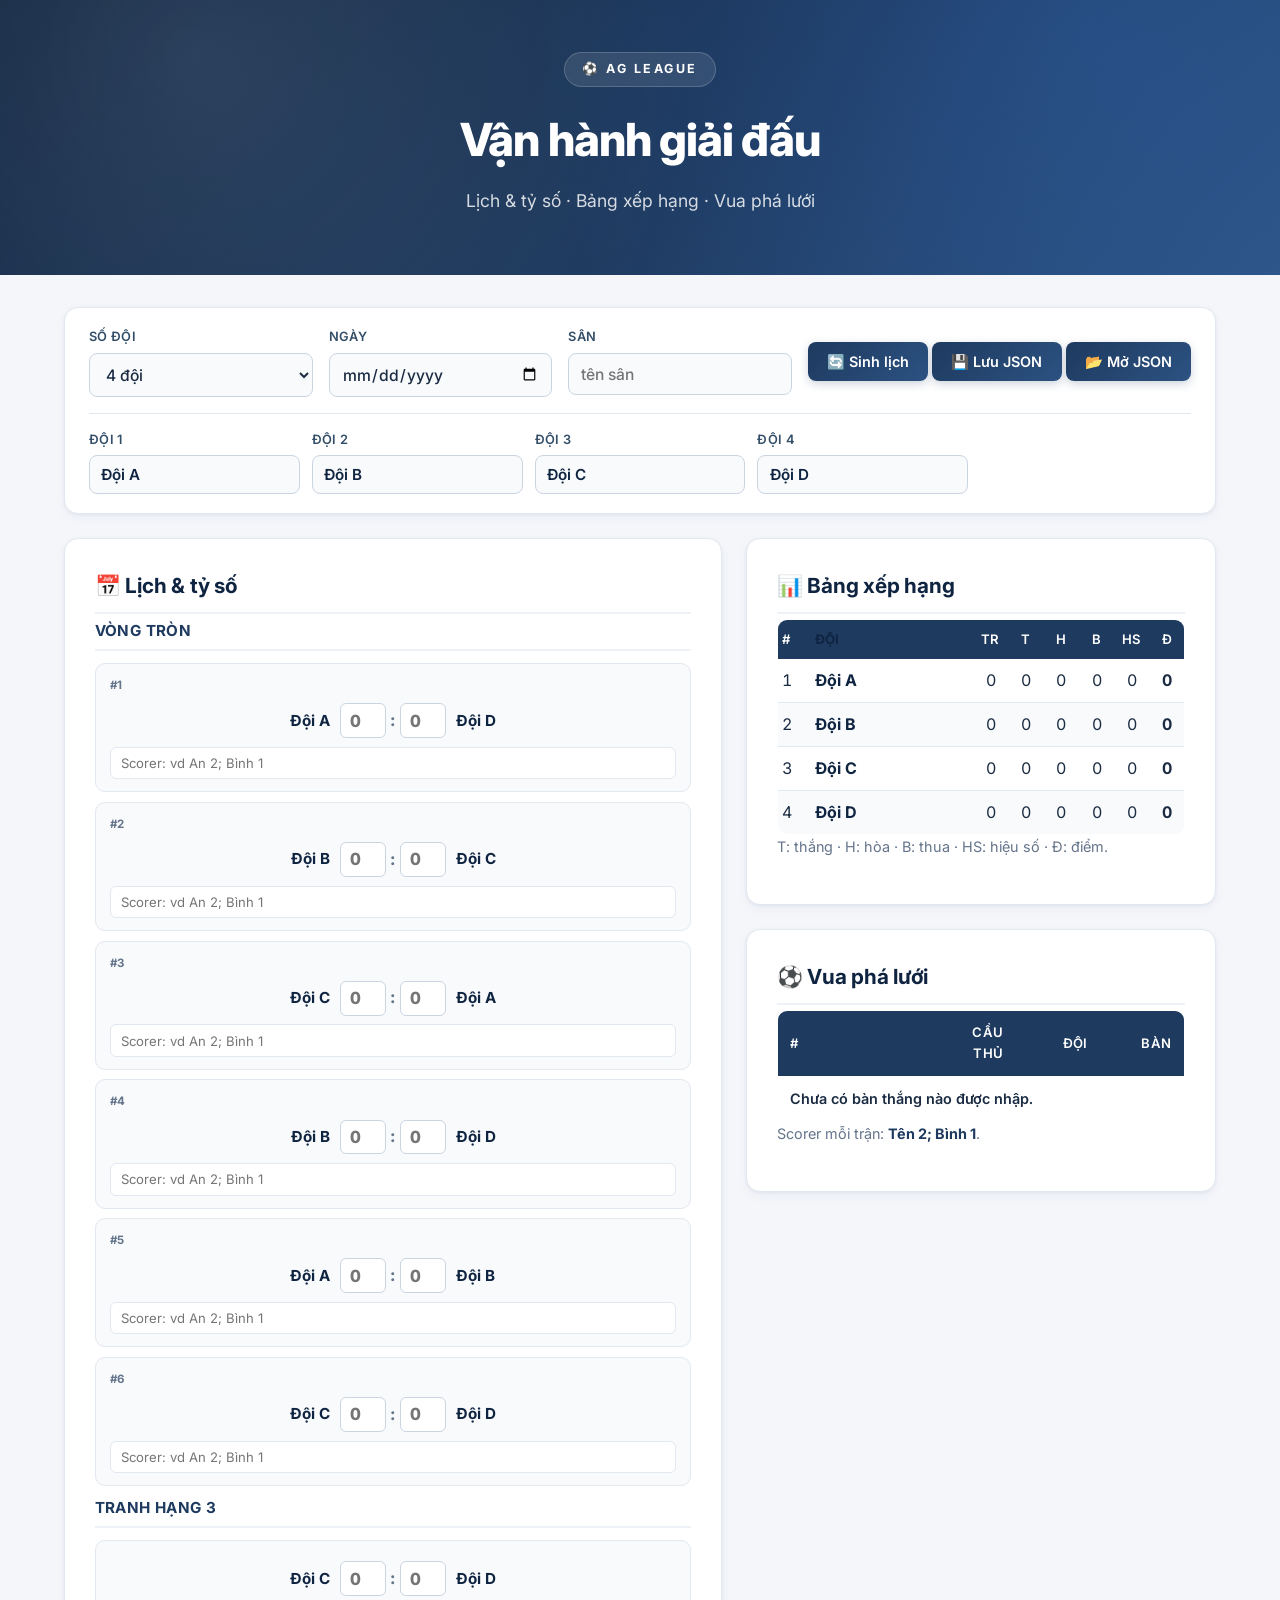
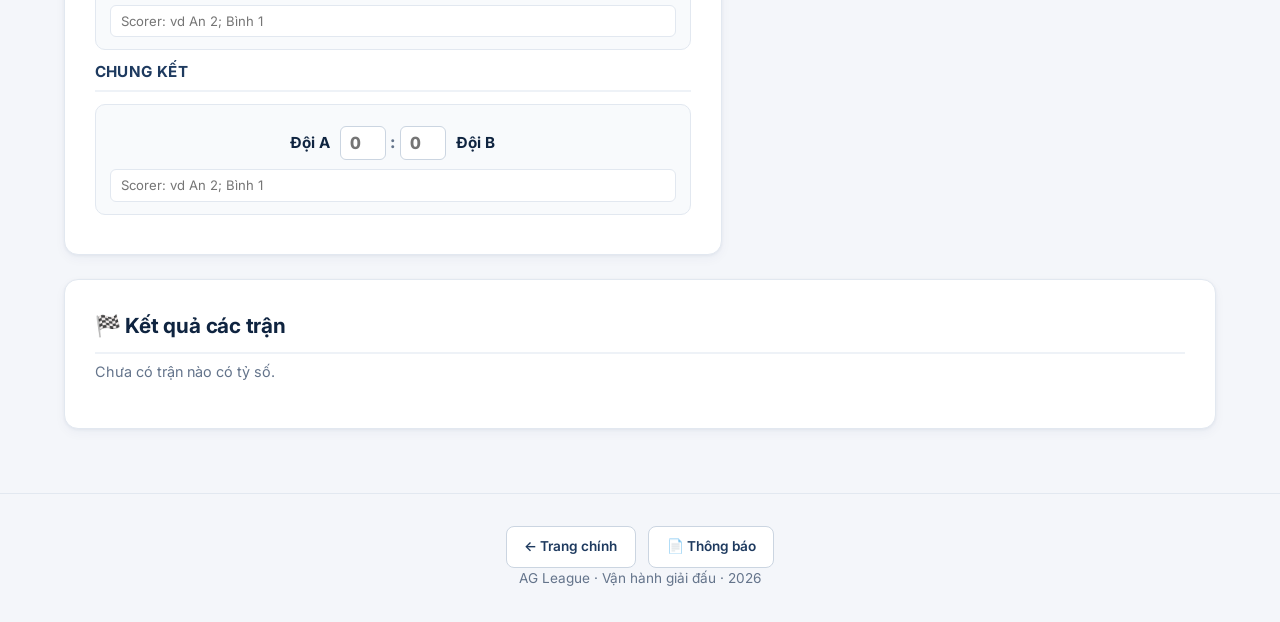
==== commit 02f83ba2: "Thêm option 8 đội (2 bảng Serie A/B) cho cả dự chi và vận hành Dự chi (index.html): - Select 4/5/6/8" ====
--- a/operations.html
+++ b/operations.html
@@ -29,6 +29,7 @@
               <option value="4" selected>4 đội</option>
               <option value="5">5 đội</option>
               <option value="6">6 đội</option>
+              <option value="8">8 đội</option>
             </select>
           </label>
           <label>Ngày
--- a/styles.css
+++ b/styles.css
@@ -900,7 +900,7 @@
 }
 .ops-match__teams {
   display: grid;
-  grid-template-columns: 1fr auto 1fr;
+  grid-template-columns: minmax(0, 1fr) auto minmax(0, 1fr);
   align-items: center;
   gap: .6rem;
 }
@@ -908,6 +908,10 @@
   font-weight: 700;
   color: var(--navy-dark);
   font-size: .95rem;
+  min-width: 0;
+  overflow: hidden;
+  text-overflow: ellipsis;
+  white-space: nowrap;
 }
 .ops-match__team--home { text-align: right; }
 .ops-match__team--away { text-align: left; }
@@ -945,9 +949,28 @@
 .ops-match__scorers:focus { outline: none; border-color: var(--accent); }
 
 /* Standings compact */
-.ops-stand th, .ops-stand td { text-align: center; }
-.ops-stand th:nth-child(2), .ops-stand td:nth-child(2) { text-align: left; font-weight: 700; color: var(--navy-dark); }
+.ops-stand { table-layout: fixed; }
+.ops-stand th, .ops-stand td { text-align: center; padding: .55rem .3rem; }
+.ops-stand th:nth-child(1), .ops-stand td:nth-child(1) { width: 8%; }
+.ops-stand th:nth-child(2), .ops-stand td:nth-child(2) {
+  text-align: left; font-weight: 700; color: var(--navy-dark);
+  width: 40%;
+  overflow: hidden; text-overflow: ellipsis; white-space: nowrap;
+}
 .ops-stand td:last-child { font-weight: 800; color: var(--navy); }
+/* 2 bảng xếp hạng (8 đội) */
+.ops-standings-wrap {
+  display: grid;
+  grid-template-columns: 1fr 1fr;
+  gap: 1rem;
+}
+.ops-standings-group .ops__subhead { margin-top: 0; }
+.ops-match__label {
+  font-size: .78rem;
+  color: var(--accent);
+  font-weight: 600;
+  font-style: italic;
+}
 
 /* Results */
 .ops__result {
@@ -979,6 +1002,7 @@
 
 @media (max-width: 860px) {
   .ops-grid { grid-template-columns: 1fr; }
+  .ops-standings-wrap { grid-template-columns: 1fr; }
 }
 @media (max-width: 640px) {
   .ops__result__label { margin-left: 0; width: 100%; }
